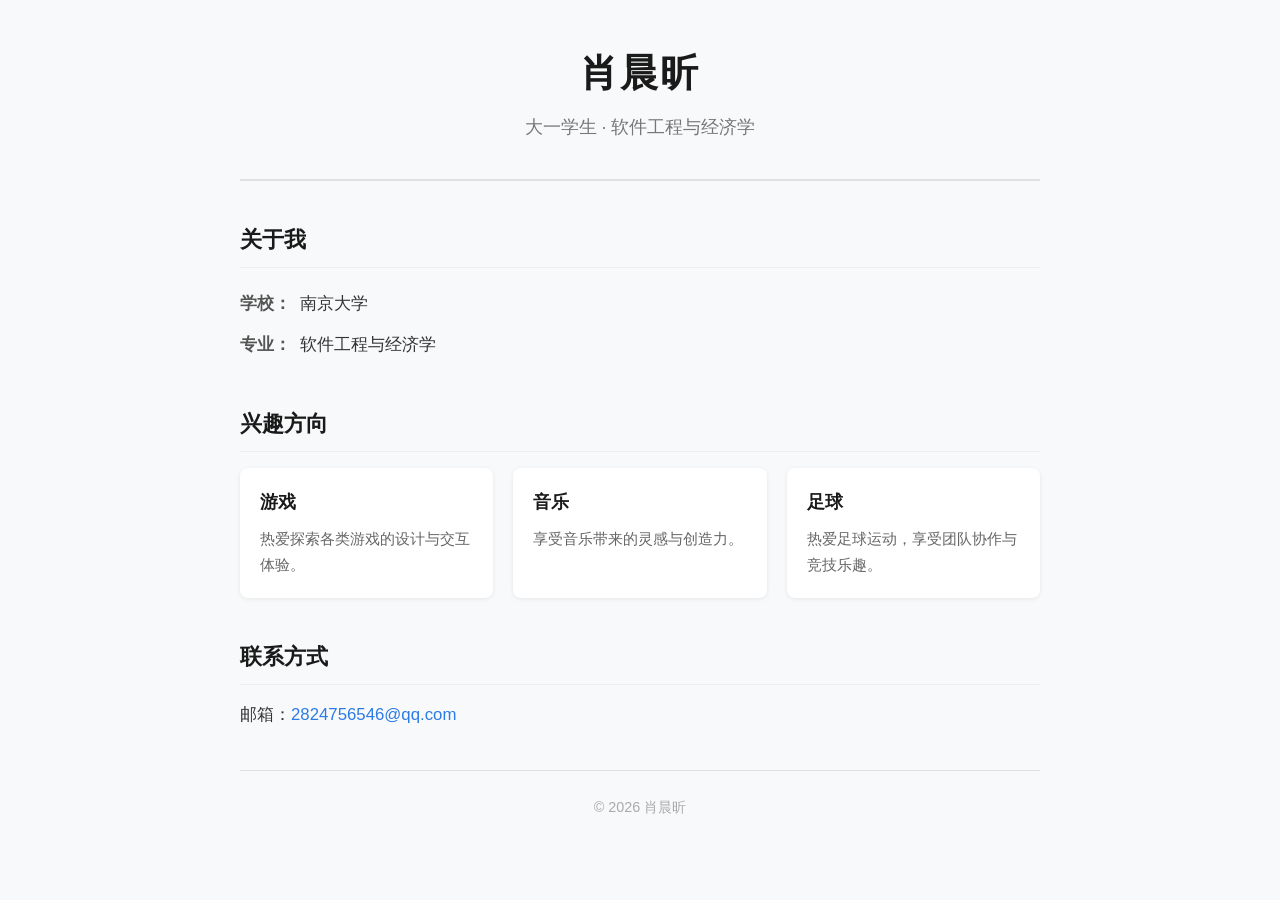
==== index.html @ 4cbde507 "feat: 添加个人网站首页 - 创建语义化 HTML 首页 (index.html) - 添加独立样式文件 (styles.css) - 配置 .gitignore 忽略系统与编辑器临时文件" ====
<!DOCTYPE html>
<html lang="zh-CN">
<head>
  <meta charset="UTF-8">
  <meta name="viewport" content="width=device-width, initial-scale=1.0">
  <title>肖晨昕 - 个人主页</title>
  <link rel="stylesheet" href="styles.css">
</head>
<body>
  <header>
    <h1>肖晨昕</h1>
    <p class="subtitle">大一学生 · 软件工程与经济学</p>
  </header>

  <main>
    <section class="about">
      <h2>关于我</h2>
      <ul>
        <li><strong>学校：</strong>南京大学</li>
        <li><strong>专业：</strong>软件工程与经济学</li>
      </ul>
    </section>

    <section class="interests">
      <h2>兴趣方向</h2>
      <div class="interest-cards">
        <article class="interest-card">
          <h3>游戏</h3>
          <p>热爱探索各类游戏的设计与交互体验。</p>
        </article>
        <article class="interest-card">
          <h3>音乐</h3>
          <p>享受音乐带来的灵感与创造力。</p>
        </article>
        <article class="interest-card">
          <h3>足球</h3>
          <p>热爱足球运动，享受团队协作与竞技乐趣。</p>
        </article>
      </div>
    </section>

    <section class="contact">
      <h2>联系方式</h2>
      <p>邮箱：<a href="mailto:2824756546@qq.com">2824756546@qq.com</a></p>
    </section>
  </main>

  <footer>
    <p>&copy; 2026 肖晨昕</p>
  </footer>
</body>
</html>
---- styles.css ----
* {
  margin: 0;
  padding: 0;
  box-sizing: border-box;
}

body {
  font-family: -apple-system, BlinkMacSystemFont, "Segoe UI", "PingFang SC",
    "Microsoft YaHei", sans-serif;
  background-color: #f8f9fa;
  color: #333;
  line-height: 1.7;
  padding: 40px 20px;
}

header,
main,
footer {
  max-width: 800px;
  margin: 0 auto;
}

header {
  text-align: center;
  padding-bottom: 36px;
  border-bottom: 2px solid #e0e0e0;
  margin-bottom: 40px;
}

header h1 {
  font-size: 2.4rem;
  color: #1a1a1a;
  letter-spacing: 2px;
}

.subtitle {
  font-size: 1.1rem;
  color: #777;
  margin-top: 8px;
}

section {
  margin-bottom: 40px;
}

section h2 {
  font-size: 1.4rem;
  color: #1a1a1a;
  margin-bottom: 16px;
  padding-bottom: 8px;
  border-bottom: 1px solid #eee;
}

.about ul {
  list-style: none;
}

.about li {
  padding: 6px 0;
  font-size: 1.05rem;
}

.about li strong {
  display: inline-block;
  width: 60px;
  color: #555;
}

.interest-cards {
  display: flex;
  gap: 20px;
}

.interest-card {
  flex: 1;
  background: #fff;
  border-radius: 8px;
  padding: 20px;
  box-shadow: 0 1px 4px rgba(0, 0, 0, 0.08);
}

.interest-card h3 {
  font-size: 1.1rem;
  color: #1a1a1a;
  margin-bottom: 8px;
}

.interest-card p {
  font-size: 0.95rem;
  color: #666;
}

.contact p {
  font-size: 1.05rem;
}

.contact a {
  color: #2c7be5;
  text-decoration: none;
}

.contact a:hover {
  text-decoration: underline;
}

footer {
  text-align: center;
  padding-top: 24px;
  border-top: 1px solid #e0e0e0;
  color: #aaa;
  font-size: 0.9rem;
}

@media (max-width: 600px) {
  .interest-cards {
    flex-direction: column;
  }

  header h1 {
    font-size: 1.8rem;
  }
}
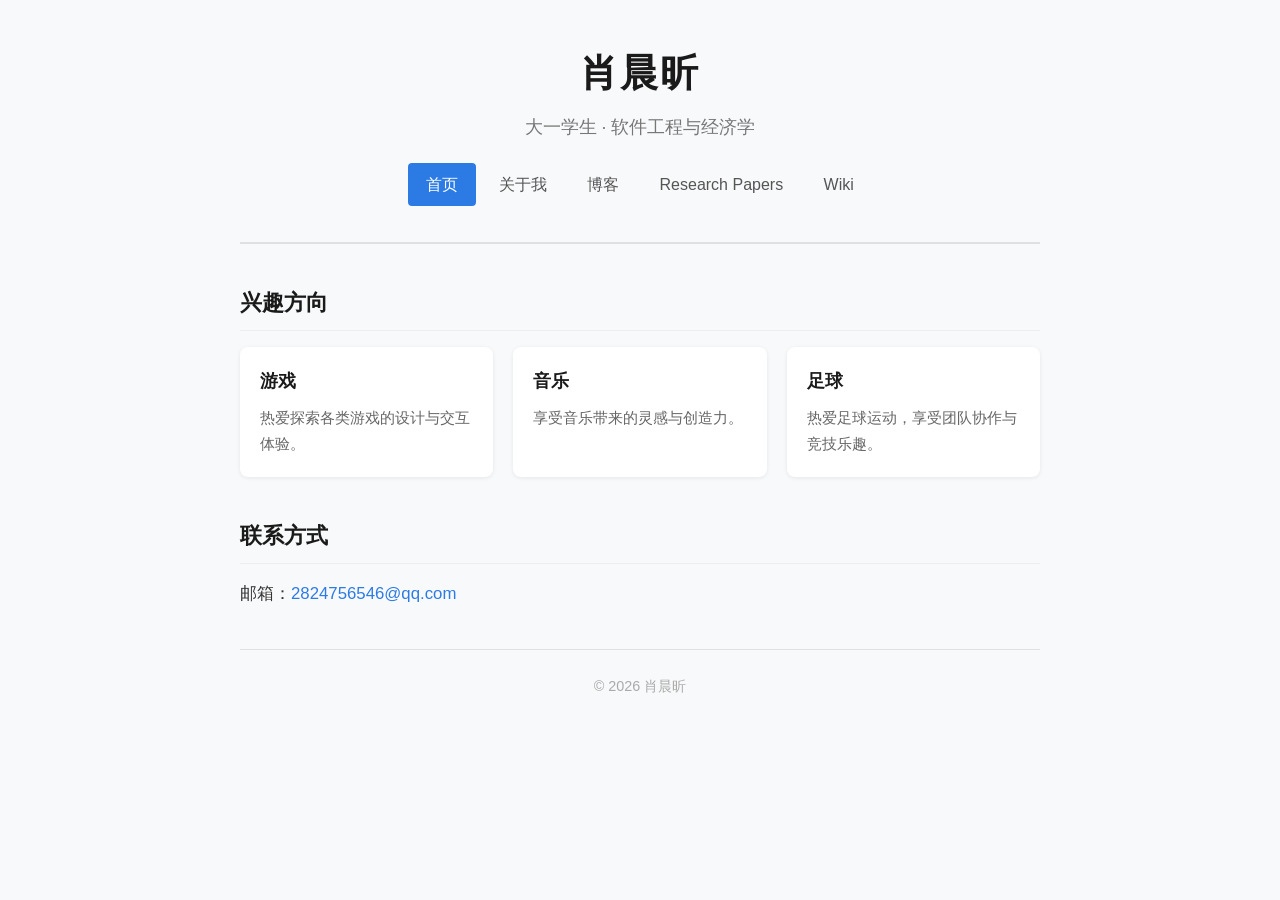
==== commit af052c9f: "feat:增加首页、关于我、博客、论文和 Wiki 五个入口" ====
--- a/index.html
+++ b/index.html
@@ -10,17 +10,16 @@
   <header>
     <h1>肖晨昕</h1>
     <p class="subtitle">大一学生 · 软件工程与经济学</p>
+    <nav>
+      <a href="index.html" class="active">首页</a>
+      <a href="about.html">关于我</a>
+      <a href="blog.html">博客</a>
+      <a href="research.html">Research Papers</a>
+      <a href="wiki.html">Wiki</a>
+    </nav>
   </header>
 
   <main>
-    <section class="about">
-      <h2>关于我</h2>
-      <ul>
-        <li><strong>学校：</strong>南京大学</li>
-        <li><strong>专业：</strong>软件工程与经济学</li>
-      </ul>
-    </section>
-
     <section class="interests">
       <h2>兴趣方向</h2>
       <div class="interest-cards">
--- a/styles.css
+++ b/styles.css
@@ -37,6 +37,30 @@
   font-size: 1.1rem;
   color: #777;
   margin-top: 8px;
+}
+
+nav {
+  margin-top: 20px;
+}
+
+nav a {
+  display: inline-block;
+  padding: 8px 18px;
+  color: #555;
+  text-decoration: none;
+  font-size: 1rem;
+  border-radius: 4px;
+  transition: background-color 0.2s, color 0.2s;
+}
+
+nav a:hover {
+  background-color: #e8e8e8;
+  color: #1a1a1a;
+}
+
+nav a.active {
+  background-color: #2c7be5;
+  color: #fff;
 }
 
 section {
@@ -112,6 +136,11 @@
 }
 
 @media (max-width: 600px) {
+  nav a {
+    display: block;
+    margin: 4px 0;
+  }
+
   .interest-cards {
     flex-direction: column;
   }
